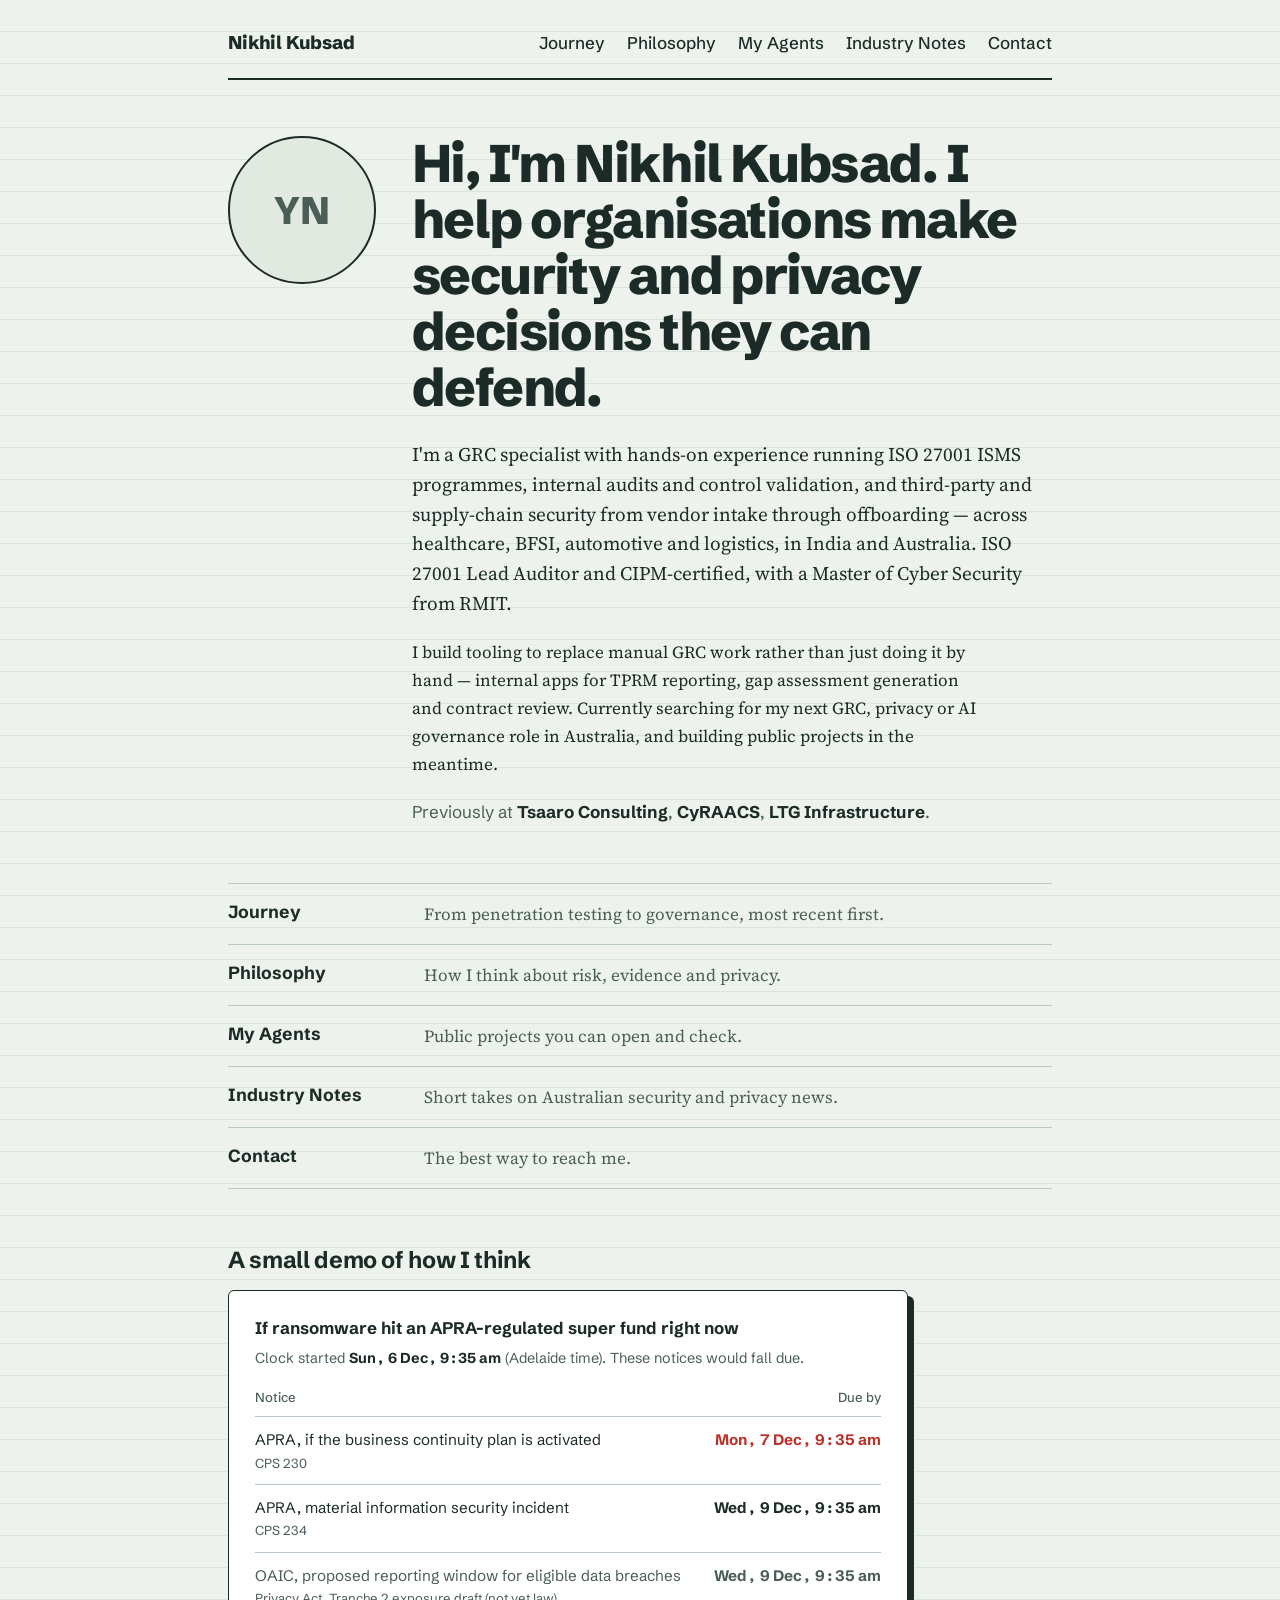
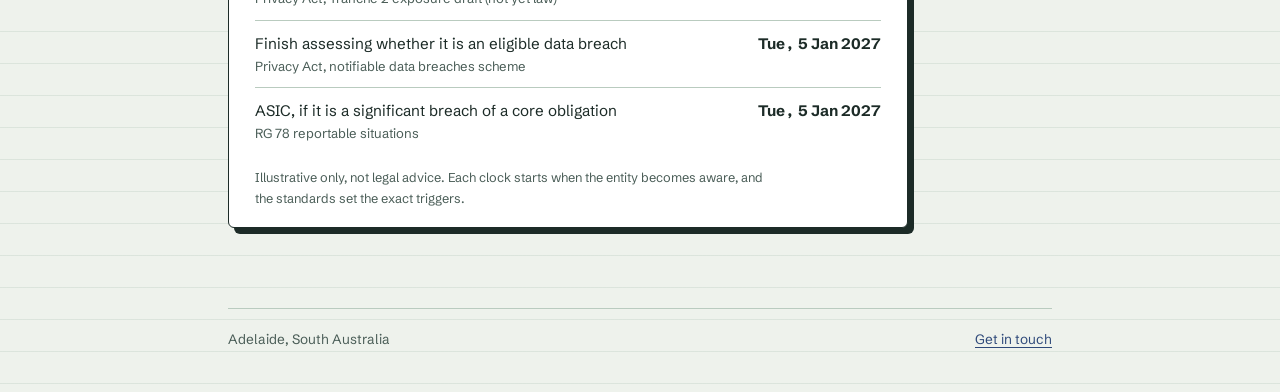
==== index.html @ ec729d82 "Add favicon: NK monogram matching the ledger design Co-Authored-By: Claude Sonnet 5 <noreply@anthrop" ====
<!DOCTYPE html>
<html lang="en-AU">
<head>
<meta charset="utf-8">
<meta name="viewport" content="width=device-width, initial-scale=1">
<!-- EDIT: your name -->
<title>Nikhil Kubsad · GRC, privacy and AI governance</title>
<meta name="description" content="GRC, privacy and AI governance consultant in Adelaide. ISO 27001 Lead Auditor, CIPM.">
<link rel="preconnect" href="https://fonts.googleapis.com">
<link rel="preconnect" href="https://fonts.gstatic.com" crossorigin>
<link href="https://fonts.googleapis.com/css2?family=Schibsted+Grotesk:wght@400;500;700;800&family=Source+Serif+4:opsz,wght@8..60,400;8..60,600&display=swap" rel="stylesheet">
<link rel="icon" type="image/svg+xml" href="favicon.svg">
<link rel="stylesheet" href="style.css">
</head>
<body>
<div class="page">
  <header class="site-head">
    <a class="site-name" href="index.html">Nikhil Kubsad</a>
    <nav aria-label="Main">
      <ul>
        <li><a href="journey.html">Journey</a></li>
        <li><a href="philosophy.html">Philosophy</a></li>
        <li><a href="my-agents.html">My Agents</a></li>
        <li><a href="industry-notes.html">Industry Notes</a></li>
        <li><a href="contact.html">Contact</a></li>
      </ul>
    </nav>
  </header>

  <main>
    <!-- All the text below is filled in from content.js. Edit the words there, not here. -->
    <div class="intro">
      <!-- EDIT: add a photo called photo.jpg to the repository, then swap the div below for:
           <img class="photo" src="photo.jpg" alt="photo"> -->
      <div class="photo" aria-hidden="true">YN</div>
      <div>
        <h1 id="hero-headline"></h1>
        <p class="lede" id="hero-intro-1"></p>
        <p id="hero-intro-2"></p>
        <p class="employers" id="employers-line"></p>
      </div>
    </div>

    <ul class="index" aria-label="Sections of this site">
      <li><a href="journey.html"><span class="index-name">Journey</span><span class="index-desc">From penetration testing to governance, most recent first.</span></a></li>
      <li><a href="philosophy.html"><span class="index-name">Philosophy</span><span class="index-desc">How I think about risk, evidence and privacy.</span></a></li>
      <li><a href="my-agents.html"><span class="index-name">My Agents</span><span class="index-desc">Public projects you can open and check.</span></a></li>
      <li><a href="industry-notes.html"><span class="index-name">Industry Notes</span><span class="index-desc">Short takes on Australian security and privacy news.</span></a></li>
      <li><a href="contact.html"><span class="index-name">Contact</span><span class="index-desc">The best way to reach me.</span></a></li>
    </ul>

    <h2>A small demo of how I think</h2>
    <div class="clock ticking" aria-live="polite">
      <p class="clock-head">If ransomware hit an APRA-regulated super fund right now</p>
      <p class="clock-sub">Clock started <strong id="clock-start">just now</strong> (Adelaide time). These notices would fall due.</p>
      <table>
        <thead><tr><th scope="col">Notice</th><th scope="col" class="right">Due by</th></tr></thead>
        <tbody id="clock-rows"></tbody>
      </table>
      <p class="clock-foot">Illustrative only, not legal advice. Each clock starts when the entity becomes aware, and the standards set the exact triggers.</p>
    </div>
  </main>

  <footer class="site-foot">
    <span>Adelaide, South Australia</span>
    <span><a href="contact.html">Get in touch</a></span>
  </footer>
</div>

<script>
  (function () {
    const tz = 'Australia/Adelaide';
    const start = new Date();
    const fmt = new Intl.DateTimeFormat('en-AU', { timeZone: tz, weekday: 'short', day: 'numeric', month: 'short', hour: 'numeric', minute: '2-digit' });
    const fmtDate = new Intl.DateTimeFormat('en-AU', { timeZone: tz, weekday: 'short', day: 'numeric', month: 'short', year: 'numeric' });
    const hours = h => new Date(start.getTime() + h * 3600e3);
    const days = d => new Date(start.getTime() + d * 864e5);
    const rows = [
      { what: 'APRA, if the business continuity plan is activated', note: 'CPS 230', at: hours(24), show: fmt, cls: 'soonest' },
      { what: 'APRA, material information security incident', note: 'CPS 234', at: hours(72), show: fmt },
      { what: 'OAIC, proposed reporting window for eligible data breaches', note: 'Privacy Act, Tranche 2 exposure draft (not yet law)', at: hours(72), show: fmt, cls: 'proposed' },
      { what: 'Finish assessing whether it is an eligible data breach', note: 'Privacy Act, notifiable data breaches scheme', at: days(30), show: fmtDate },
      { what: 'ASIC, if it is a significant breach of a core obligation', note: 'RG 78 reportable situations', at: days(30), show: fmtDate }
    ];
    document.getElementById('clock-start').textContent = fmt.format(start);
    const body = document.getElementById('clock-rows');
    rows.forEach(r => {
      const tr = document.createElement('tr');
      if (r.cls) tr.className = r.cls;
      const what = document.createElement('td'); what.className = 'what'; what.textContent = r.what;
      const small = document.createElement('small'); small.textContent = r.note; what.appendChild(small);
      const when = document.createElement('td'); when.className = 'when'; when.textContent = r.show.format(r.at);
      tr.append(what, when); body.appendChild(tr);
    });
  })();
</script>
<script src="content.js"></script>
<script src="common.js"></script>
</body>
</html>
---- style.css ----
/* Shared styles for every page. Colours: ledger paper, green-black ink, auditor's red pencil. */
:root {
  --paper: #EEF2EC;
  --paper-deep: #E2E9E1;
  --ink: #1C2B27;
  --ink-soft: #4A5D57;
  --rule: #B9CBBF;
  --pencil: #B8322C;
  --blue-ink: #2F4A7A;
  --live: #2E6B3F;
  --sans: "Schibsted Grotesk", system-ui, sans-serif;
  --serif: "Source Serif 4", Georgia, serif;
  --measure: 64ch;
}
* { box-sizing: border-box; }
html { -webkit-text-size-adjust: 100%; }
body {
  margin: 0;
  background: var(--paper);
  color: var(--ink);
  font: 400 1.0625rem/1.65 var(--serif);
  background-image: repeating-linear-gradient(to bottom, transparent 0, transparent 31px, rgba(185,203,191,.35) 31px, rgba(185,203,191,.35) 32px);
}
a { color: var(--blue-ink); text-underline-offset: 3px; text-decoration-thickness: 1px; }
a:hover { text-decoration-thickness: 2px; }
:focus-visible { outline: 3px solid var(--pencil); outline-offset: 3px; border-radius: 2px; }
p { max-width: var(--measure); }

.page { max-width: 880px; margin: 0 auto; padding: 0 28px; }

/* header */
.site-head {
  display: flex; align-items: baseline; justify-content: space-between; gap: 16px 32px; flex-wrap: wrap;
  padding: 28px 0 20px; border-bottom: 2px solid var(--ink); font-family: var(--sans);
}
.site-name { font-weight: 800; font-size: 1.15rem; letter-spacing: -0.01em; color: var(--ink); text-decoration: none; }
.site-head nav ul { list-style: none; margin: 0; padding: 0; display: flex; flex-wrap: wrap; gap: 4px 22px; }
.site-head nav a { color: var(--ink); text-decoration: none; font-weight: 500; padding: 4px 0; border-bottom: 2px solid transparent; }
.site-head nav a:hover { color: var(--pencil); }
.site-head nav a[aria-current="page"] { border-bottom-color: var(--pencil); }

main { padding: 56px 0 80px; }
h1 { font: 800 clamp(2.1rem, 4.4vw, 3.3rem)/1.06 var(--sans); letter-spacing: -0.03em; margin: 0 0 24px; max-width: 20ch; }
h2 { font: 700 1.45rem/1.25 var(--sans); letter-spacing: -0.015em; margin: 56px 0 12px; }
h3 { font: 700 1.1rem/1.3 var(--sans); margin: 0 0 6px; }
.lede { font-size: 1.2rem; line-height: 1.55; }
.quiet { color: var(--ink-soft); }
.note-edit { font-family: var(--sans); font-size: .85rem; color: var(--pencil); }

/* home: intro with photo */
.intro { display: grid; grid-template-columns: 148px 1fr; gap: 36px; align-items: start; }
.photo {
  width: 148px; height: 148px; border-radius: 50%; object-fit: cover;
  border: 2px solid var(--ink); background: var(--paper-deep);
  display: grid; place-items: center; font: 800 2.4rem/1 var(--sans); color: var(--ink-soft);
}
.employers { font-family: var(--sans); color: var(--ink-soft); margin-top: 20px; }
.employers b { color: var(--ink); font-weight: 700; }

/* home: section index */
.index { list-style: none; margin: 40px 0 0; padding: 0; border-top: 1px solid var(--rule); }
.index li { border-bottom: 1px solid var(--rule); }
.index a { display: grid; grid-template-columns: 180px 1fr; gap: 16px; padding: 16px 0; text-decoration: none; color: var(--ink); }
.index a:hover .index-name { color: var(--pencil); }
.index-name { font: 700 1.1rem/1.4 var(--sans); }
.index-desc { color: var(--ink-soft); }

/* breach clock */
.clock {
  background: #fff; border: 1.5px solid var(--ink); border-radius: 6px;
  padding: 24px 26px 18px; max-width: 680px; box-shadow: 6px 6px 0 var(--ink); margin-top: 16px;
}
.clock-head { font-family: var(--sans); margin: 0 0 4px; font-weight: 700; font-size: 1.05rem; }
.clock-sub { font-family: var(--sans); color: var(--ink-soft); font-size: .9rem; margin: 0 0 16px; }
.clock-sub strong { color: var(--ink); font-variant-numeric: tabular-nums; }
.clock table { width: 100%; border-collapse: collapse; font-family: var(--sans); font-size: .95rem; }
.clock th { text-align: left; font-weight: 500; color: var(--ink-soft); font-size: .82rem; padding: 0 0 8px; }
.clock th.right { text-align: right; }
.clock td { padding: 10px 0; border-top: 1px solid var(--rule); vertical-align: top; }
.clock td.when { text-align: right; font-weight: 700; font-variant-numeric: tabular-nums; white-space: nowrap; padding-left: 16px; }
.clock td.what small { display: block; color: var(--ink-soft); font-size: .82rem; }
.clock tr.soonest td.when { color: var(--pencil); }
.clock tr.proposed td { color: var(--ink-soft); }
.clock-foot { font-family: var(--sans); font-size: .8rem; color: var(--ink-soft); margin: 12px 0 0; }
@media (prefers-reduced-motion: no-preference) {
  .clock.ticking tbody tr { opacity: 0; transform: translateY(4px); animation: tick .4s ease-out forwards; }
  .clock.ticking tbody tr:nth-child(1) { animation-delay: .15s; }
  .clock.ticking tbody tr:nth-child(2) { animation-delay: .35s; }
  .clock.ticking tbody tr:nth-child(3) { animation-delay: .55s; }
  .clock.ticking tbody tr:nth-child(4) { animation-delay: .75s; }
  .clock.ticking tbody tr:nth-child(5) { animation-delay: .95s; }
  @keyframes tick { to { opacity: 1; transform: none; } }
}

/* journey: a real sequence, so a dated timeline, most recent first */
.timeline { list-style: none; margin: 32px 0 0; padding: 0; border-left: 2px solid var(--ink); }
.timeline li { position: relative; padding: 0 0 48px 32px; }
.timeline li:last-child { padding-bottom: 8px; }
.timeline li::before {
  content: ""; position: absolute; left: -8px; top: 6px; width: 14px; height: 14px;
  background: var(--paper); border: 2px solid var(--ink); border-radius: 50%;
}
.timeline li.now::before { background: var(--pencil); border-color: var(--pencil); }
.role-line { font: 700 .9rem/1.3 var(--sans); color: var(--ink-soft); margin: 0 0 6px; }
.role-line .company { color: var(--ink); }
.headline { font: 600 italic 1.3rem/1.42 var(--serif); margin: 0 0 12px; max-width: 32ch; }
.timeline .body-text { margin: 0 0 18px; }
.learning {
  border: 1.5px solid var(--rule); border-radius: 6px; background: #fff;
  padding: 16px 20px; margin: 0 0 16px; max-width: 520px;
}
.learning .label { font: 700 .85rem/1.3 var(--sans); margin: 0 0 6px; color: var(--ink); }
.learning p { margin: 0; }
.built { max-width: 520px; }
.built summary { font: 700 .85rem/1.3 var(--sans); cursor: pointer; color: var(--ink-soft); }
.built summary:hover { color: var(--pencil); }
.built ul { margin: 12px 0 0; padding-left: 20px; }
.built li { margin: 0 0 7px; }

/* philosophy: numbered cards */
.philosophy-grid { display: grid; grid-template-columns: 1fr 1fr; gap: 18px; margin-top: 32px; }
.principle { border: 1.5px solid var(--rule); border-radius: 6px; background: #fff; padding: 24px 26px; }
.principle .num { font: 700 .85rem/1 var(--sans); color: var(--pencil); margin: 0 0 12px; }
.principle h2 { margin: 0 0 10px; font-size: 1.2rem; }
.principle p { margin: 0; }

/* my agents / work: evidence register */
.register { border-top: 2px solid var(--ink); margin-top: 28px; }
.item { display: grid; grid-template-columns: 1fr 150px; gap: 8px 32px; padding: 22px 0 24px; border-bottom: 1px solid var(--rule); }
.item p { margin: 0; }
.item .proves { margin-top: 10px; font-family: var(--sans); font-size: .9rem; color: var(--ink-soft); }
.item .proves b { color: var(--ink); font-weight: 500; }
.status { font: 700 .85rem/1.3 var(--sans); text-align: right; }
.status .due { display: block; font-weight: 400; color: var(--ink-soft); }
.status.live { color: var(--live); }
.status.building { color: var(--pencil); }
.status.planned { color: var(--ink-soft); }

/* industry notes */
.notes { margin-top: 28px; }
.fnote { border-top: 1px solid var(--rule); padding: 26px 0 8px; }
.fnote time { font: 500 .9rem/1 var(--sans); color: var(--ink-soft); }
.fnote h2 { margin: 8px 0 10px; font-size: 1.35rem; }
.fnote .take { border-left: 3px solid var(--pencil); padding: 2px 0 2px 16px; margin: 14px 0; }
.fnote .take strong { font-family: var(--sans); }
.fnote .src { font-family: var(--sans); font-size: .85rem; color: var(--ink-soft); }

/* contact */
.contact-list { list-style: none; padding: 0; margin: 28px 0; border-top: 1px solid var(--rule); max-width: 560px; }
.contact-list li { display: grid; grid-template-columns: 140px 1fr; gap: 16px; padding: 14px 0; border-bottom: 1px solid var(--rule); }
.contact-list .label { font: 700 1rem/1.5 var(--sans); }

.empty { border: 1.5px dashed var(--rule); border-radius: 6px; padding: 20px 22px; background: var(--paper-deep); max-width: var(--measure); margin-top: 28px; }
.empty p { margin: 0; }

.site-foot { font-family: var(--sans); font-size: .85rem; color: var(--ink-soft); border-top: 1px solid var(--rule); padding: 20px 0 40px; display: flex; justify-content: space-between; gap: 12px; flex-wrap: wrap; }

@media (max-width: 700px) {
  main { padding-top: 36px; }
  .intro { grid-template-columns: 1fr; gap: 20px; }
  .photo { width: 104px; height: 104px; font-size: 1.8rem; }
  .index a { grid-template-columns: 1fr; gap: 2px; }
  .item { grid-template-columns: 1fr; }
  .status { text-align: left; }
  .contact-list li { grid-template-columns: 1fr; gap: 2px; }
  .clock { padding: 20px 18px 14px; box-shadow: 4px 4px 0 var(--ink); }
  .philosophy-grid { grid-template-columns: 1fr; }
  .timeline li { padding-left: 24px; }
}
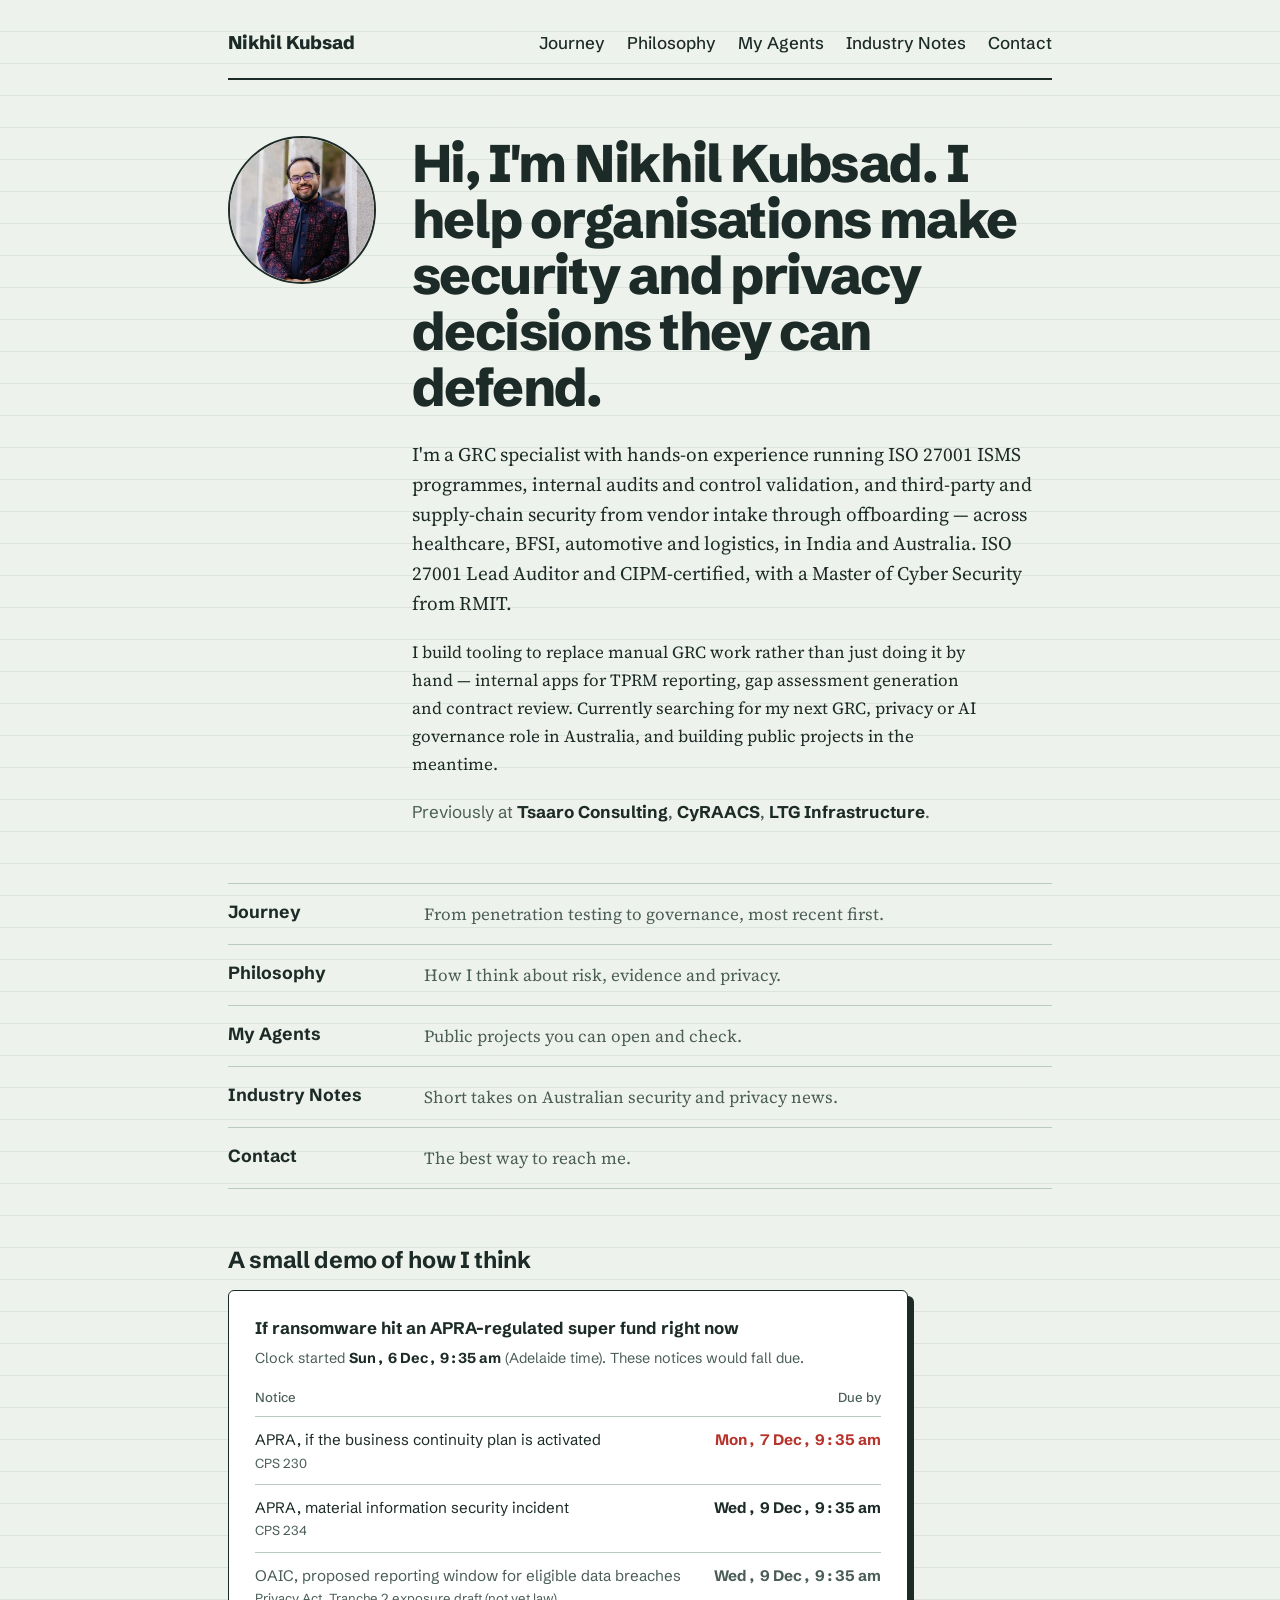
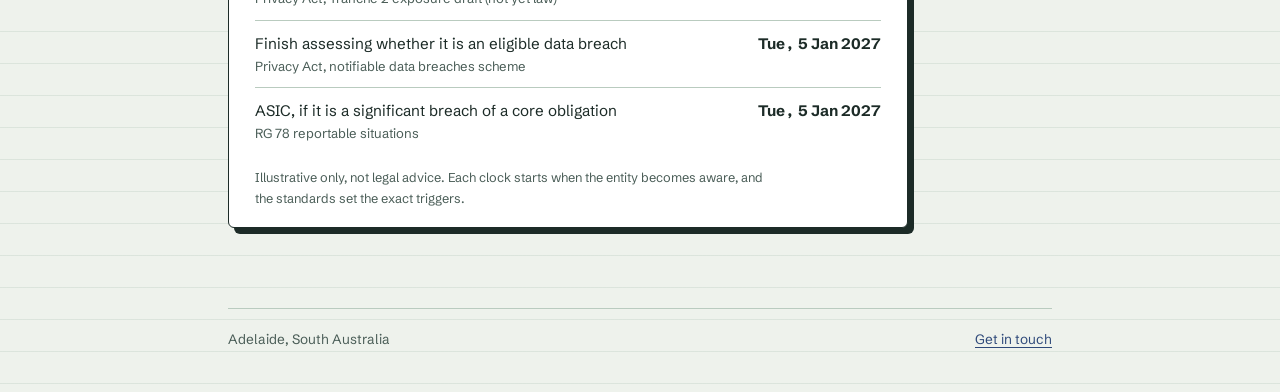
==== commit 27b0f812: "Add real profile photo to home page Co-Authored-By: Claude Sonnet 5 <noreply@anthropic.com> Claude-S" ====
--- a/index.html
+++ b/index.html
@@ -30,9 +30,7 @@
   <main>
     <!-- All the text below is filled in from content.js. Edit the words there, not here. -->
     <div class="intro">
-      <!-- EDIT: add a photo called photo.jpg to the repository, then swap the div below for:
-           <img class="photo" src="photo.jpg" alt="photo"> -->
-      <div class="photo" aria-hidden="true">YN</div>
+      <img class="photo" src="photo.jpg" alt="Nikhil Kubsad">
       <div>
         <h1 id="hero-headline"></h1>
         <p class="lede" id="hero-intro-1"></p>
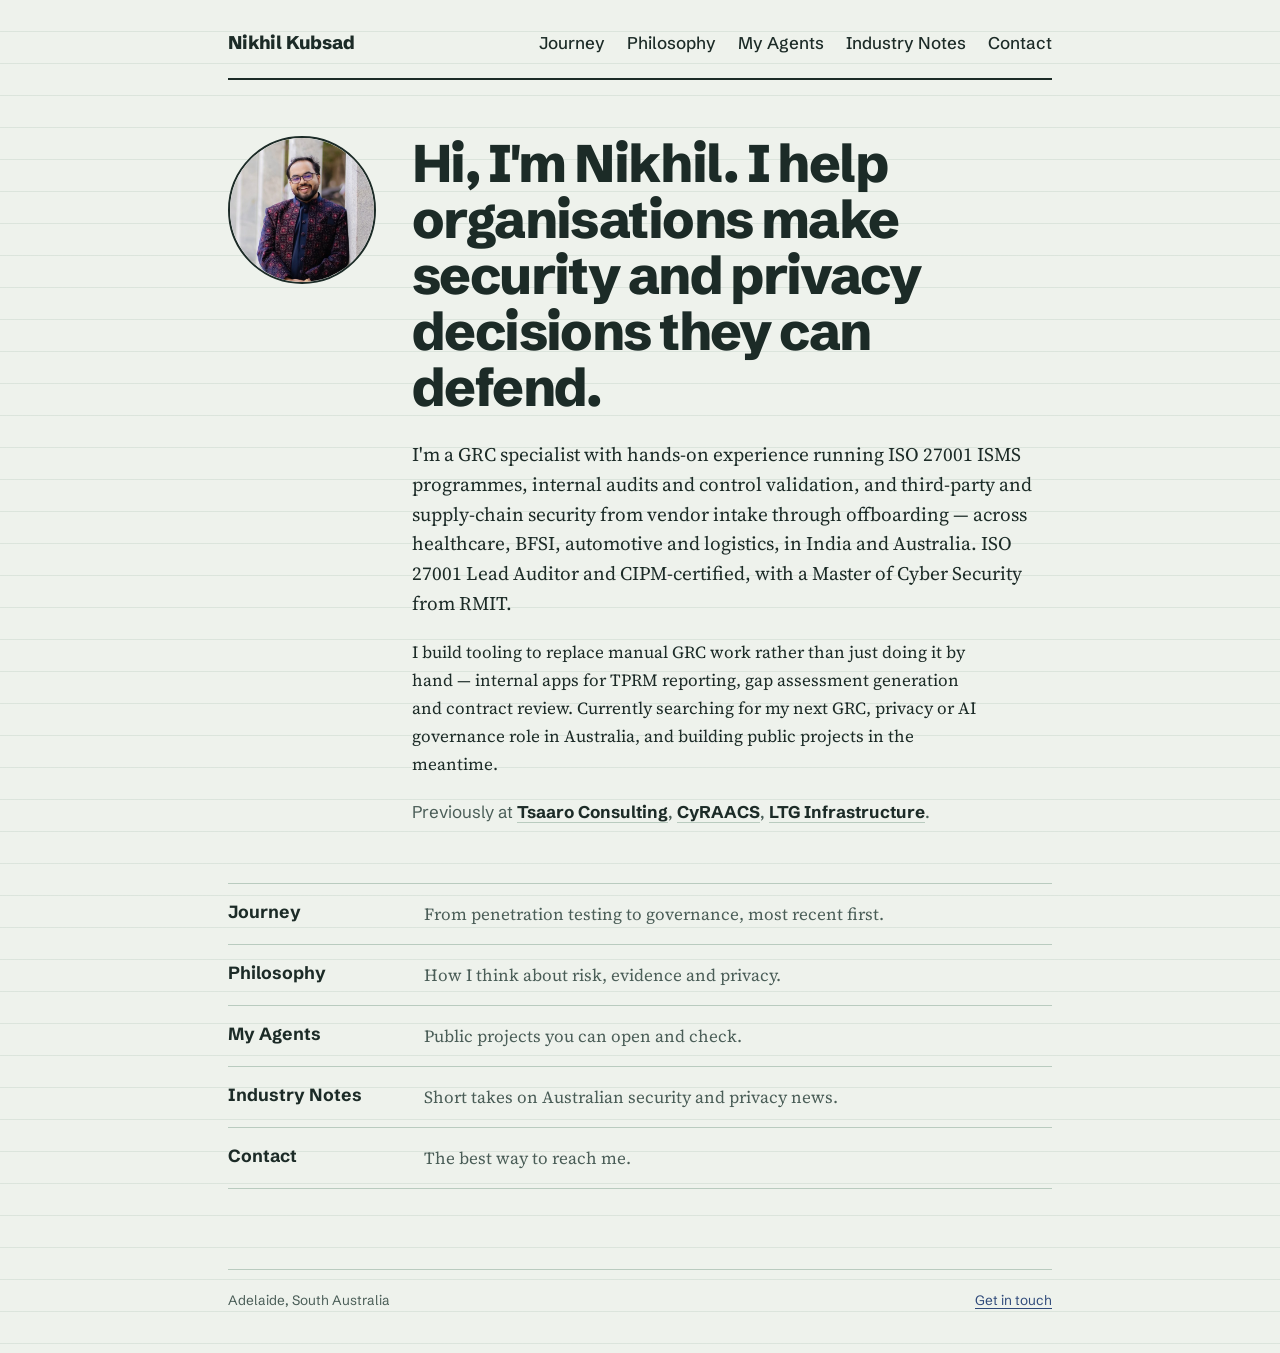
==== commit 937762bd: "Remove Breach Clock demo from home page Co-Authored-By: Claude Sonnet 5 <noreply@anthropic.com> Clau" ====
--- a/index.html
+++ b/index.html
@@ -46,17 +46,6 @@
       <li><a href="industry-notes.html"><span class="index-name">Industry Notes</span><span class="index-desc">Short takes on Australian security and privacy news.</span></a></li>
       <li><a href="contact.html"><span class="index-name">Contact</span><span class="index-desc">The best way to reach me.</span></a></li>
     </ul>
-
-    <h2>A small demo of how I think</h2>
-    <div class="clock ticking" aria-live="polite">
-      <p class="clock-head">If ransomware hit an APRA-regulated super fund right now</p>
-      <p class="clock-sub">Clock started <strong id="clock-start">just now</strong> (Adelaide time). These notices would fall due.</p>
-      <table>
-        <thead><tr><th scope="col">Notice</th><th scope="col" class="right">Due by</th></tr></thead>
-        <tbody id="clock-rows"></tbody>
-      </table>
-      <p class="clock-foot">Illustrative only, not legal advice. Each clock starts when the entity becomes aware, and the standards set the exact triggers.</p>
-    </div>
   </main>
 
   <footer class="site-foot">
@@ -65,33 +54,6 @@
   </footer>
 </div>
 
-<script>
-  (function () {
-    const tz = 'Australia/Adelaide';
-    const start = new Date();
-    const fmt = new Intl.DateTimeFormat('en-AU', { timeZone: tz, weekday: 'short', day: 'numeric', month: 'short', hour: 'numeric', minute: '2-digit' });
-    const fmtDate = new Intl.DateTimeFormat('en-AU', { timeZone: tz, weekday: 'short', day: 'numeric', month: 'short', year: 'numeric' });
-    const hours = h => new Date(start.getTime() + h * 3600e3);
-    const days = d => new Date(start.getTime() + d * 864e5);
-    const rows = [
-      { what: 'APRA, if the business continuity plan is activated', note: 'CPS 230', at: hours(24), show: fmt, cls: 'soonest' },
-      { what: 'APRA, material information security incident', note: 'CPS 234', at: hours(72), show: fmt },
-      { what: 'OAIC, proposed reporting window for eligible data breaches', note: 'Privacy Act, Tranche 2 exposure draft (not yet law)', at: hours(72), show: fmt, cls: 'proposed' },
-      { what: 'Finish assessing whether it is an eligible data breach', note: 'Privacy Act, notifiable data breaches scheme', at: days(30), show: fmtDate },
-      { what: 'ASIC, if it is a significant breach of a core obligation', note: 'RG 78 reportable situations', at: days(30), show: fmtDate }
-    ];
-    document.getElementById('clock-start').textContent = fmt.format(start);
-    const body = document.getElementById('clock-rows');
-    rows.forEach(r => {
-      const tr = document.createElement('tr');
-      if (r.cls) tr.className = r.cls;
-      const what = document.createElement('td'); what.className = 'what'; what.textContent = r.what;
-      const small = document.createElement('small'); small.textContent = r.note; what.appendChild(small);
-      const when = document.createElement('td'); when.className = 'when'; when.textContent = r.show.format(r.at);
-      tr.append(what, when); body.appendChild(tr);
-    });
-  })();
-</script>
 <script src="content.js"></script>
 <script src="common.js"></script>
 </body>
--- a/style.css
+++ b/style.css
@@ -56,6 +56,9 @@
 }
 .employers { font-family: var(--sans); color: var(--ink-soft); margin-top: 20px; }
 .employers b { color: var(--ink); font-weight: 700; }
+.employers a { text-decoration: none; border-bottom: 1px solid var(--rule); transition: border-color 0.15s ease; }
+.employers a:hover { border-bottom-color: var(--pencil); }
+.employers a:hover b { color: var(--pencil); }
 
 /* home: section index */
 .index { list-style: none; margin: 40px 0 0; padding: 0; border-top: 1px solid var(--rule); }
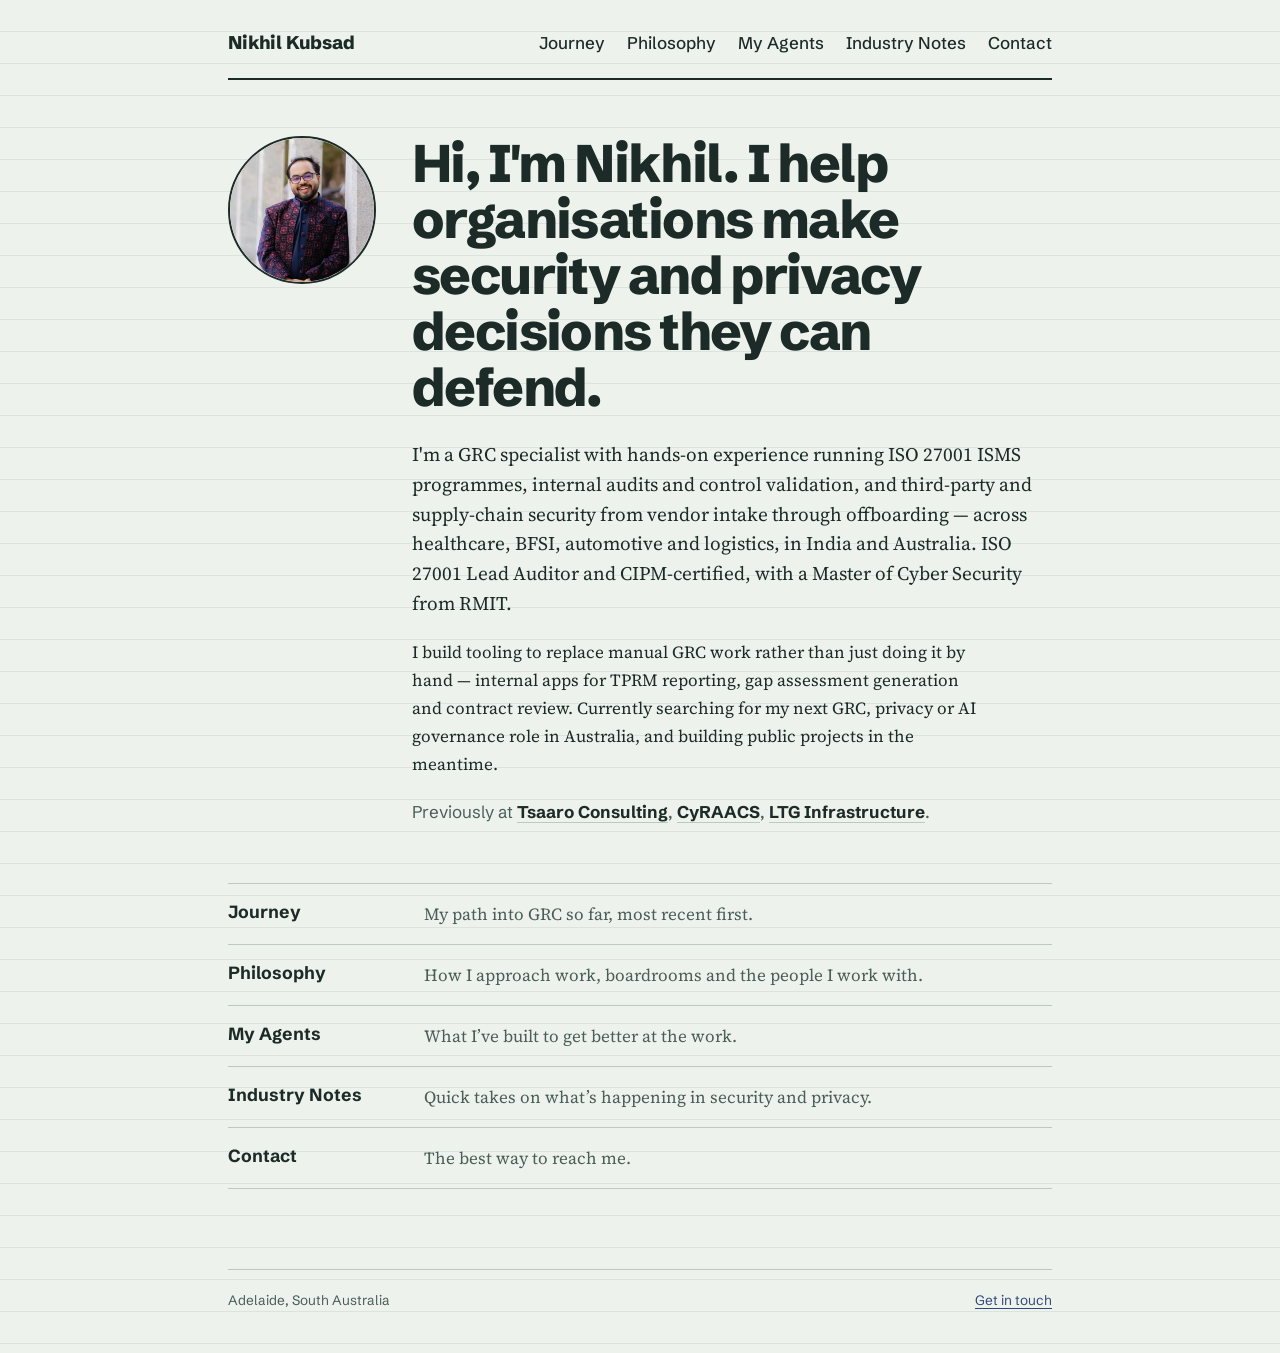
==== commit df05dc53: "Rewrite home page section descriptions Journey, Philosophy, My Agents and Industry Notes now describ" ====
--- a/index.html
+++ b/index.html
@@ -40,10 +40,10 @@
     </div>
 
     <ul class="index" aria-label="Sections of this site">
-      <li><a href="journey.html"><span class="index-name">Journey</span><span class="index-desc">From penetration testing to governance, most recent first.</span></a></li>
-      <li><a href="philosophy.html"><span class="index-name">Philosophy</span><span class="index-desc">How I think about risk, evidence and privacy.</span></a></li>
-      <li><a href="my-agents.html"><span class="index-name">My Agents</span><span class="index-desc">Public projects you can open and check.</span></a></li>
-      <li><a href="industry-notes.html"><span class="index-name">Industry Notes</span><span class="index-desc">Short takes on Australian security and privacy news.</span></a></li>
+      <li><a href="journey.html"><span class="index-name">Journey</span><span class="index-desc">My path into GRC so far, most recent first.</span></a></li>
+      <li><a href="philosophy.html"><span class="index-name">Philosophy</span><span class="index-desc">How I approach work, boardrooms and the people I work with.</span></a></li>
+      <li><a href="my-agents.html"><span class="index-name">My Agents</span><span class="index-desc">What I’ve built to get better at the work.</span></a></li>
+      <li><a href="industry-notes.html"><span class="index-name">Industry Notes</span><span class="index-desc">Quick takes on what’s happening in security and privacy.</span></a></li>
       <li><a href="contact.html"><span class="index-name">Contact</span><span class="index-desc">The best way to reach me.</span></a></li>
     </ul>
   </main>
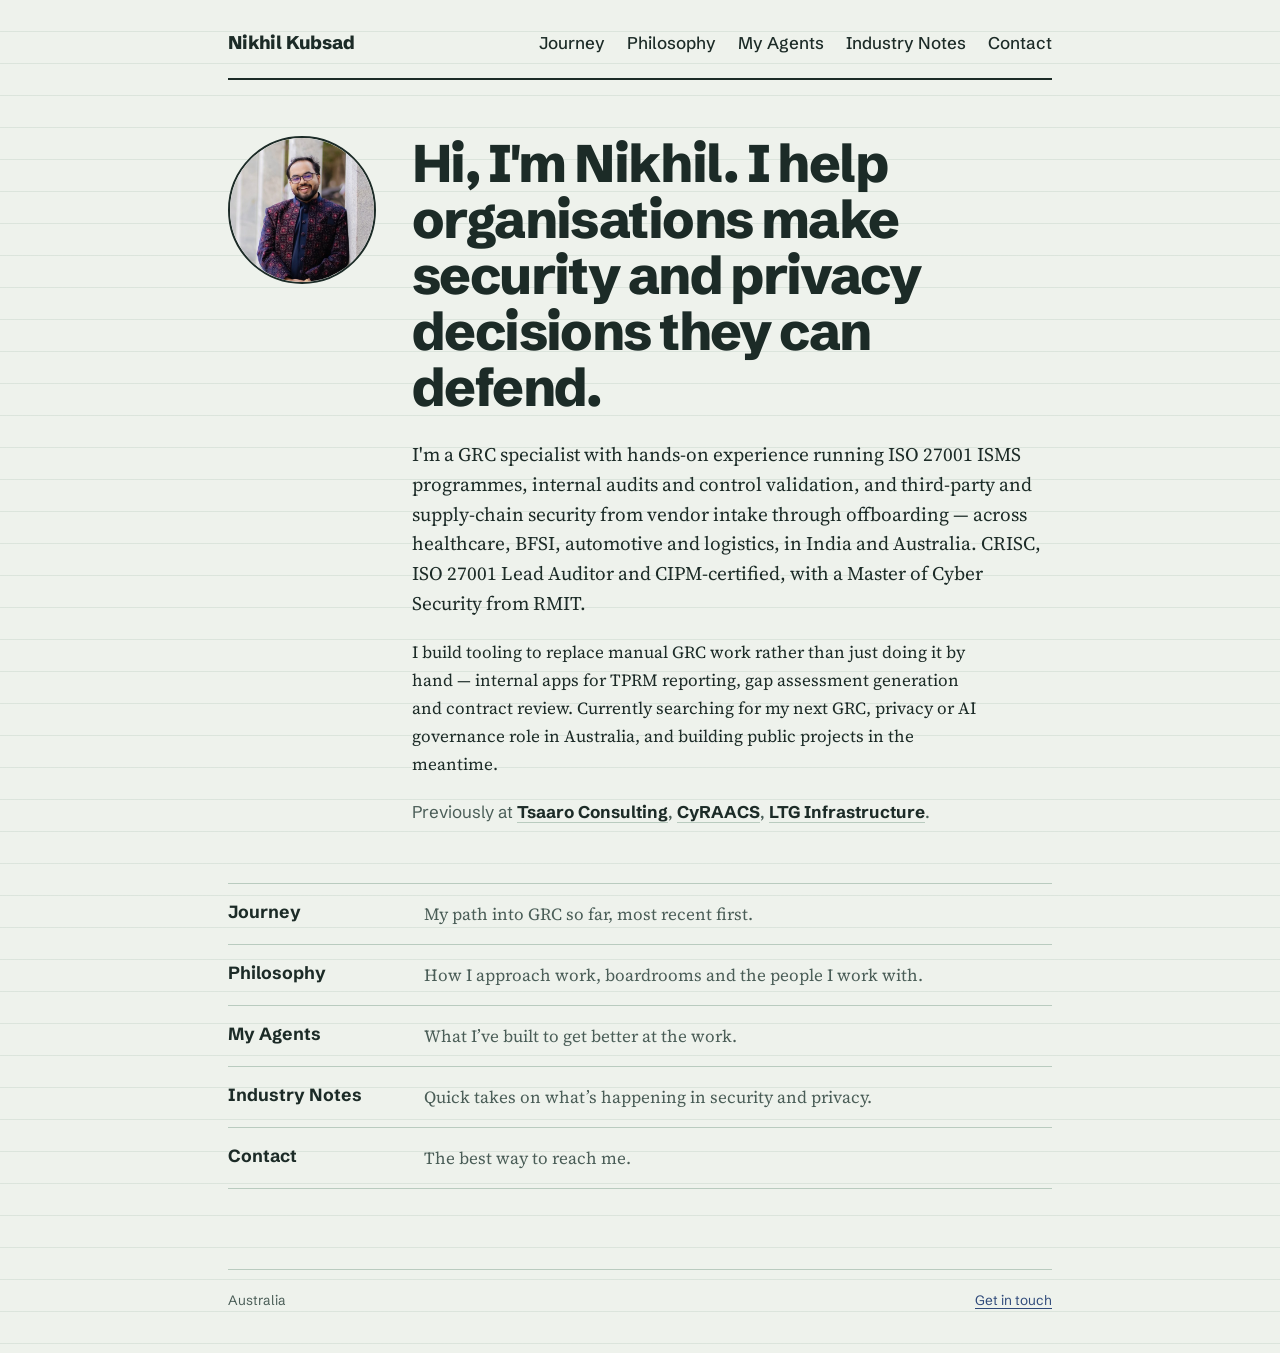
==== commit 92d11203: "Title-case the GRC tagline, broaden location to Australia, add CRISC - "GRC, privacy and AI governan" ====
--- a/index.html
+++ b/index.html
@@ -4,8 +4,20 @@
 <meta charset="utf-8">
 <meta name="viewport" content="width=device-width, initial-scale=1">
 <!-- EDIT: your name -->
-<title>Nikhil Kubsad · GRC, privacy and AI governance</title>
-<meta name="description" content="GRC, privacy and AI governance consultant in Adelaide. ISO 27001 Lead Auditor, CIPM.">
+<title>Nikhil Kubsad · GRC, Privacy and AI Governance</title>
+<meta name="description" content="GRC, Privacy and AI Governance consultant in Australia. CRISC, ISO 27001 Lead Auditor, CIPM.">
+<meta property="og:type" content="website">
+<meta property="og:title" content="Nikhil Kubsad · GRC, Privacy and AI Governance">
+<meta property="og:description" content="GRC, Privacy and AI Governance consultant in Australia. CRISC, ISO 27001 Lead Auditor, CIPM.">
+<meta property="og:url" content="https://www.nikhilckubsad.com/">
+<meta property="og:image" content="https://www.nikhilckubsad.com/og-image.jpg">
+<meta property="og:image:width" content="1200">
+<meta property="og:image:height" content="630">
+<meta property="og:site_name" content="Nikhil Kubsad">
+<meta name="twitter:card" content="summary_large_image">
+<meta name="twitter:title" content="Nikhil Kubsad · GRC, Privacy and AI Governance">
+<meta name="twitter:description" content="GRC, Privacy and AI Governance consultant in Australia. CRISC, ISO 27001 Lead Auditor, CIPM.">
+<meta name="twitter:image" content="https://www.nikhilckubsad.com/og-image.jpg">
 <link rel="preconnect" href="https://fonts.googleapis.com">
 <link rel="preconnect" href="https://fonts.gstatic.com" crossorigin>
 <link href="https://fonts.googleapis.com/css2?family=Schibsted+Grotesk:wght@400;500;700;800&family=Source+Serif+4:opsz,wght@8..60,400;8..60,600&display=swap" rel="stylesheet">
@@ -49,7 +61,7 @@
   </main>
 
   <footer class="site-foot">
-    <span>Adelaide, South Australia</span>
+    <span>Australia</span>
     <span><a href="contact.html">Get in touch</a></span>
   </footer>
 </div>
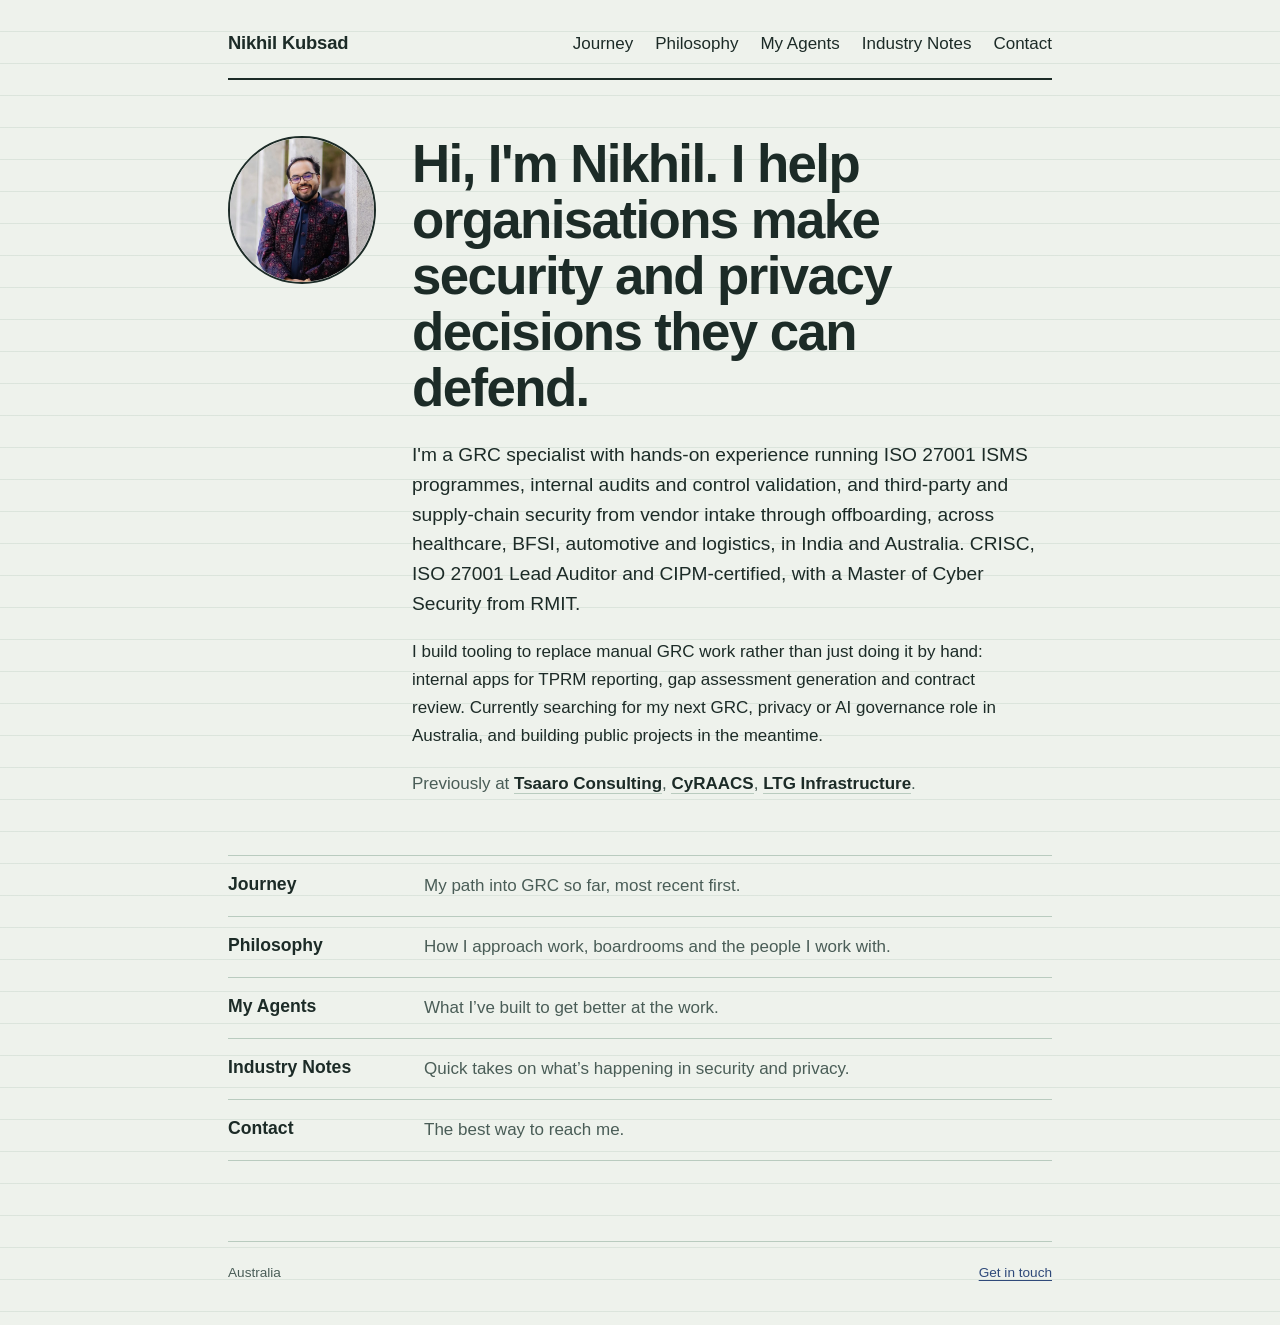
==== commit 6cceda75: "Remove em dashes site-wide, drop in-progress agents, switch font to Calibri - Reworded every em dash" ====
--- a/index.html
+++ b/index.html
@@ -18,9 +18,6 @@
 <meta name="twitter:title" content="Nikhil Kubsad · GRC, Privacy and AI Governance">
 <meta name="twitter:description" content="GRC, Privacy and AI Governance consultant in Australia. CRISC, ISO 27001 Lead Auditor, CIPM.">
 <meta name="twitter:image" content="https://www.nikhilckubsad.com/og-image.jpg">
-<link rel="preconnect" href="https://fonts.googleapis.com">
-<link rel="preconnect" href="https://fonts.gstatic.com" crossorigin>
-<link href="https://fonts.googleapis.com/css2?family=Schibsted+Grotesk:wght@400;500;700;800&family=Source+Serif+4:opsz,wght@8..60,400;8..60,600&display=swap" rel="stylesheet">
 <link rel="icon" type="image/svg+xml" href="favicon.svg">
 <link rel="stylesheet" href="style.css">
 </head>
--- a/style.css
+++ b/style.css
@@ -8,8 +8,8 @@
   --pencil: #B8322C;
   --blue-ink: #2F4A7A;
   --live: #2E6B3F;
-  --sans: "Schibsted Grotesk", system-ui, sans-serif;
-  --serif: "Source Serif 4", Georgia, serif;
+  --sans: Calibri, Candara, "Segoe UI", Optima, Arial, sans-serif;
+  --serif: Calibri, Candara, "Segoe UI", Optima, Arial, sans-serif;
   --measure: 64ch;
 }
 * { box-sizing: border-box; }
@@ -153,8 +153,48 @@
 .contact-list li { display: grid; grid-template-columns: 140px 1fr; gap: 16px; padding: 14px 0; border-bottom: 1px solid var(--rule); }
 .contact-list .label { font: 700 1rem/1.5 var(--sans); }
 
+.btn {
+  display: inline-block; font-family: var(--sans); font-weight: 700; font-size: 1rem;
+  color: var(--ink); text-decoration: none; background: var(--paper);
+  border: 2px solid var(--ink); border-radius: 8px; padding: 12px 24px;
+  box-shadow: 3px 3px 0 var(--ink); transition: transform .12s ease, box-shadow .12s ease, background .12s ease;
+}
+.btn:hover { background: var(--pencil); border-color: var(--pencil); color: var(--paper); transform: translate(-2px, -2px); box-shadow: 5px 5px 0 var(--ink); }
+.btn:active { transform: translate(0, 0); box-shadow: 1px 1px 0 var(--ink); }
+
 .empty { border: 1.5px dashed var(--rule); border-radius: 6px; padding: 20px 22px; background: var(--paper-deep); max-width: var(--measure); margin-top: 28px; }
 .empty p { margin: 0; }
+
+/* long-form project write-ups (My Agents detail pages) */
+.back-link { font-family: var(--sans); font-weight: 500; font-size: .95rem; display: inline-block; margin-bottom: 20px; }
+.article-meta { font-family: var(--sans); font-size: .9rem; color: var(--ink-soft); margin: -8px 0 32px; }
+.article-meta b { color: var(--ink); font-weight: 700; }
+.article p.lede { margin-bottom: 8px; }
+.article .table-wrap { overflow-x: auto; margin: 20px 0 32px; }
+.article table { width: 100%; border-collapse: collapse; font-family: var(--sans); font-size: .92rem; margin: 0; }
+.article th { text-align: left; font-weight: 700; color: var(--ink); font-size: .85rem; padding: 0 16px 10px 0; border-bottom: 2px solid var(--ink); }
+.article td { padding: 12px 16px 12px 0; border-bottom: 1px solid var(--rule); vertical-align: top; }
+.article td:last-child, .article th:last-child { padding-right: 0; }
+.article ol.steps { margin: 20px 0; padding-left: 0; list-style: none; counter-reset: step; max-width: var(--measure); }
+.article ol.steps li { counter-increment: step; position: relative; padding: 0 0 16px 38px; }
+.article ol.steps li::before {
+  content: counter(step); position: absolute; left: 0; top: -1px;
+  width: 26px; height: 26px; border: 1.5px solid var(--ink); border-radius: 50%;
+  display: grid; place-items: center; font: 700 .8rem/1 var(--sans); color: var(--ink);
+}
+.article .finding { border-left: 3px solid var(--pencil); padding: 4px 0 4px 18px; margin: 0 0 24px; max-width: var(--measure); }
+.article .finding p { margin: 0 0 6px; }
+.article .finding .lesson { color: var(--ink-soft); }
+.article .diagram-fig { margin: 24px 0 32px; border: 1.5px solid var(--rule); border-radius: 6px; background: #fff; padding: 20px; max-width: 100%; overflow-x: auto; }
+.article .diagram-fig svg { display: block; width: 100%; height: auto; min-width: 560px; }
+.article .diagram-fig figcaption { font-family: var(--sans); font-size: .85rem; color: var(--ink-soft); margin-top: 12px; }
+.article ul.plain { padding-left: 20px; max-width: var(--measure); }
+.article ul.plain li { margin: 0 0 10px; }
+.article ul.plain b { color: var(--ink); }
+
+@media (max-width: 700px) {
+  .article table { min-width: 560px; }
+}
 
 .site-foot { font-family: var(--sans); font-size: .85rem; color: var(--ink-soft); border-top: 1px solid var(--rule); padding: 20px 0 40px; display: flex; justify-content: space-between; gap: 12px; flex-wrap: wrap; }
 
